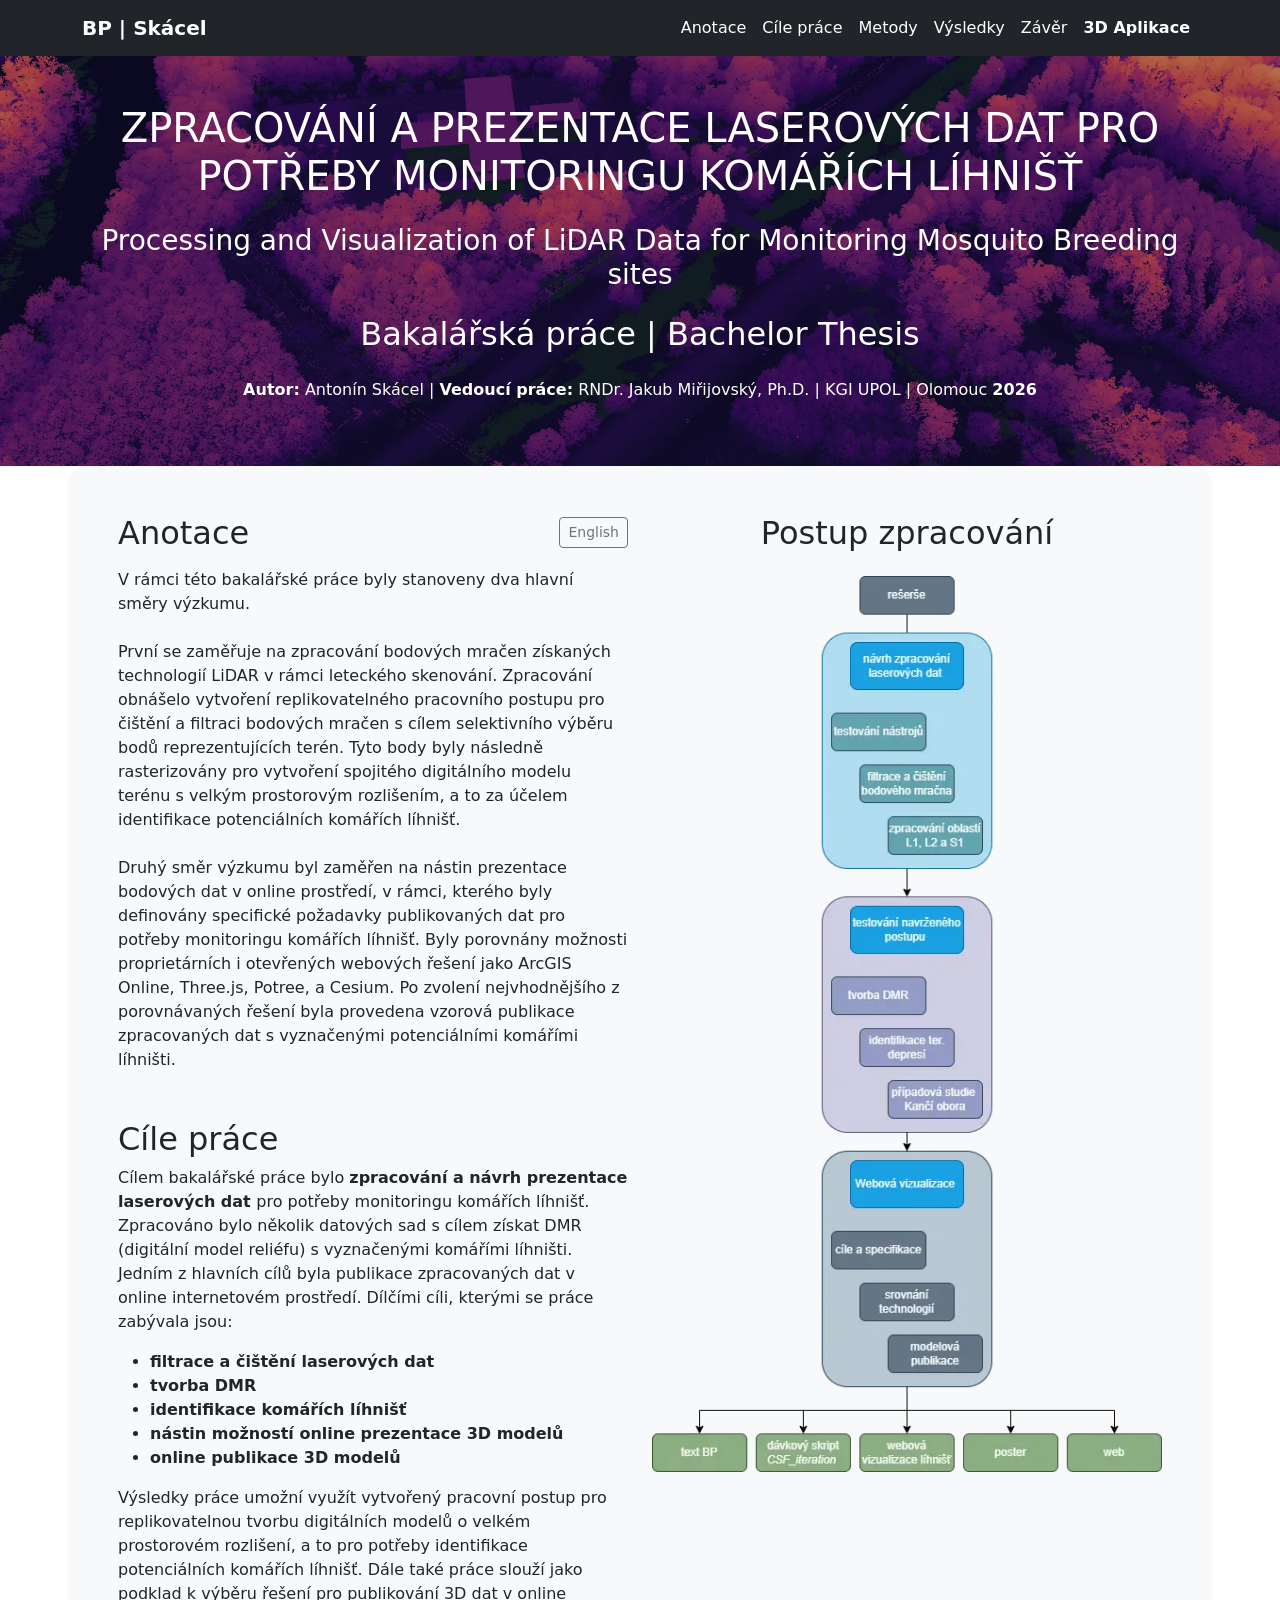
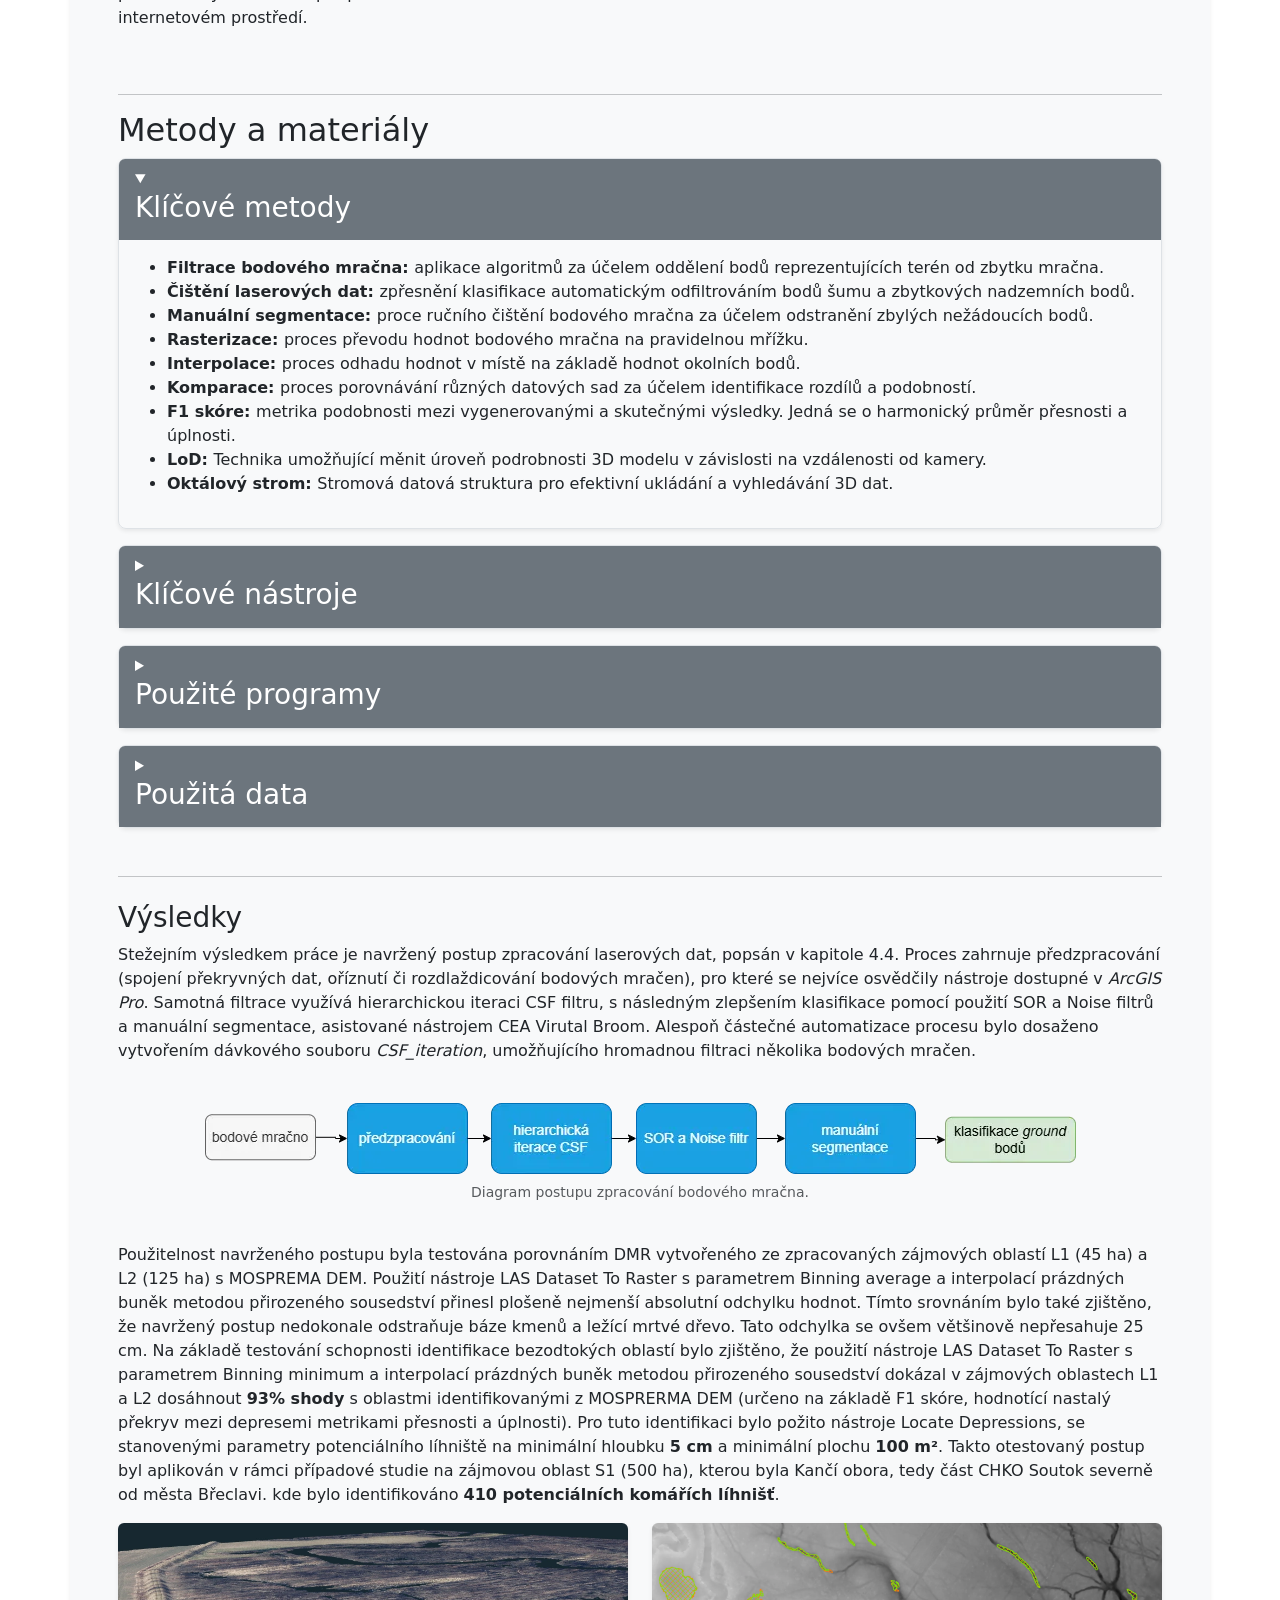
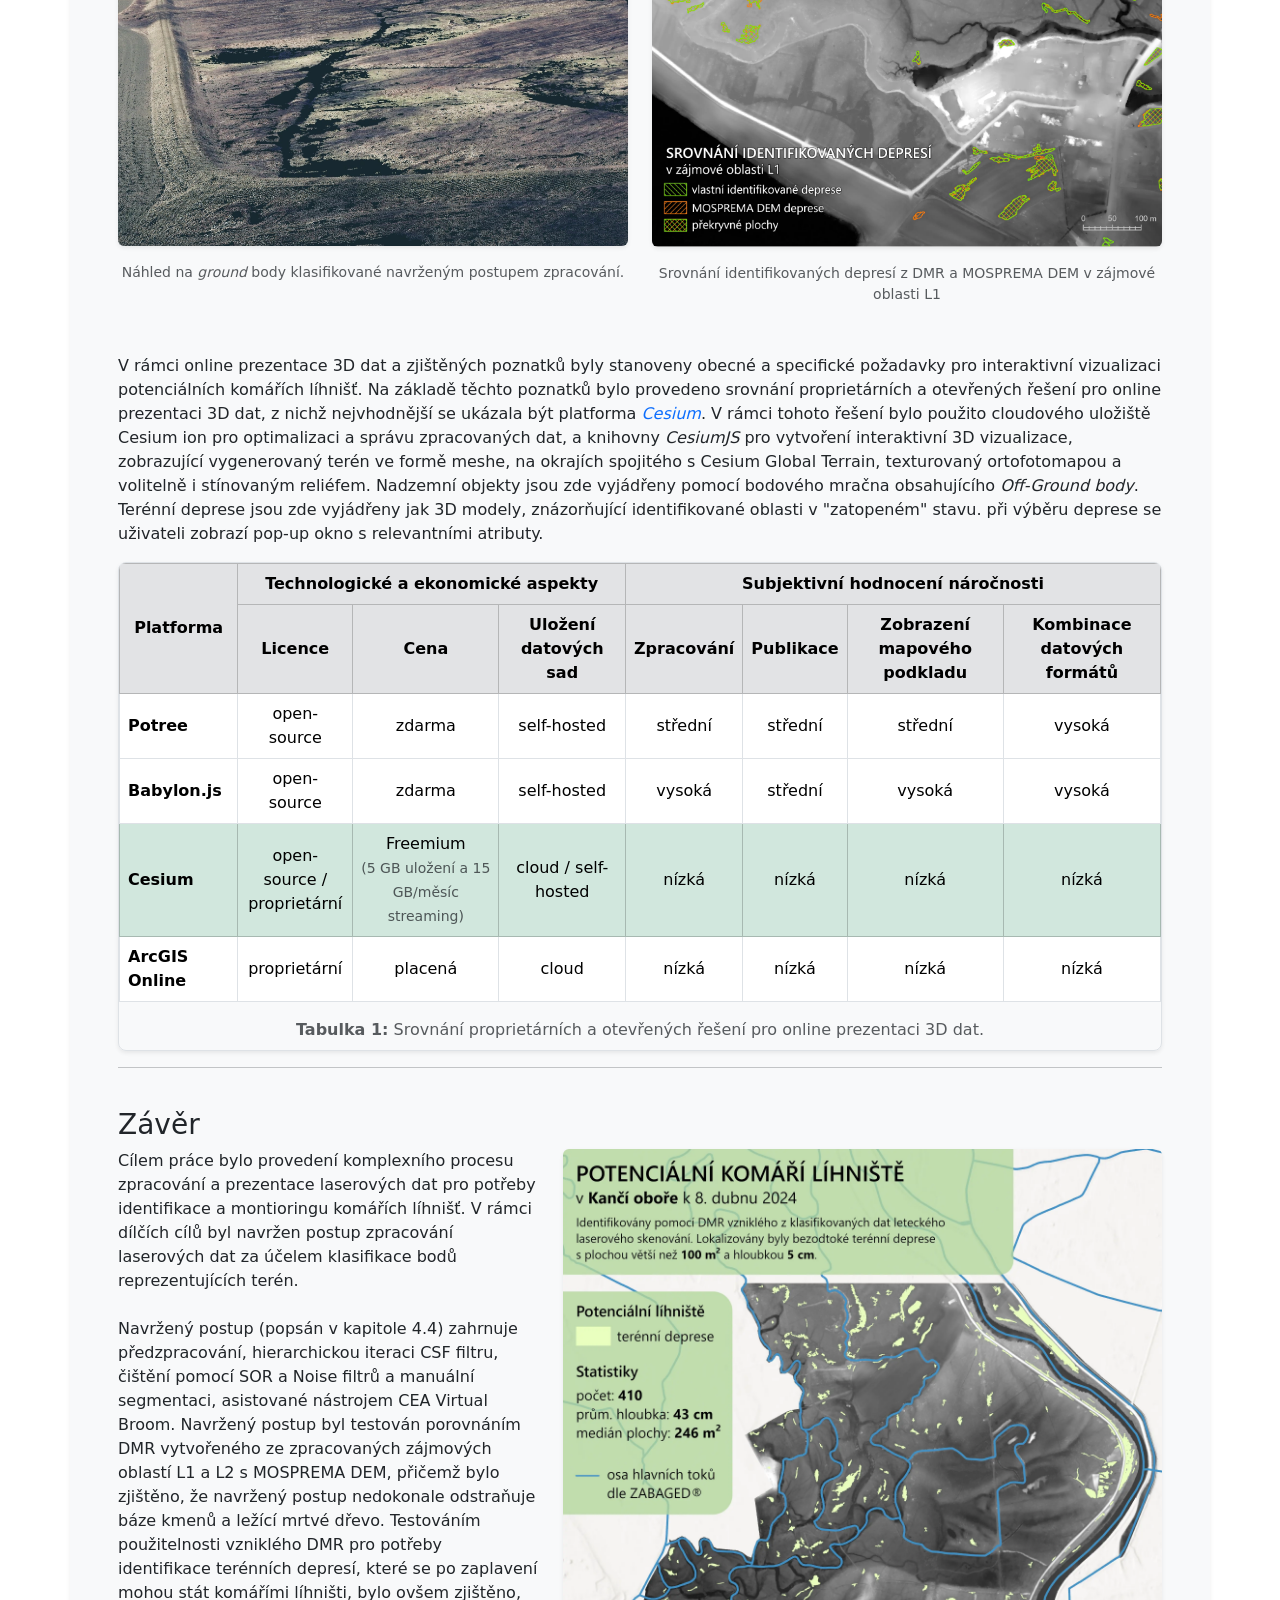
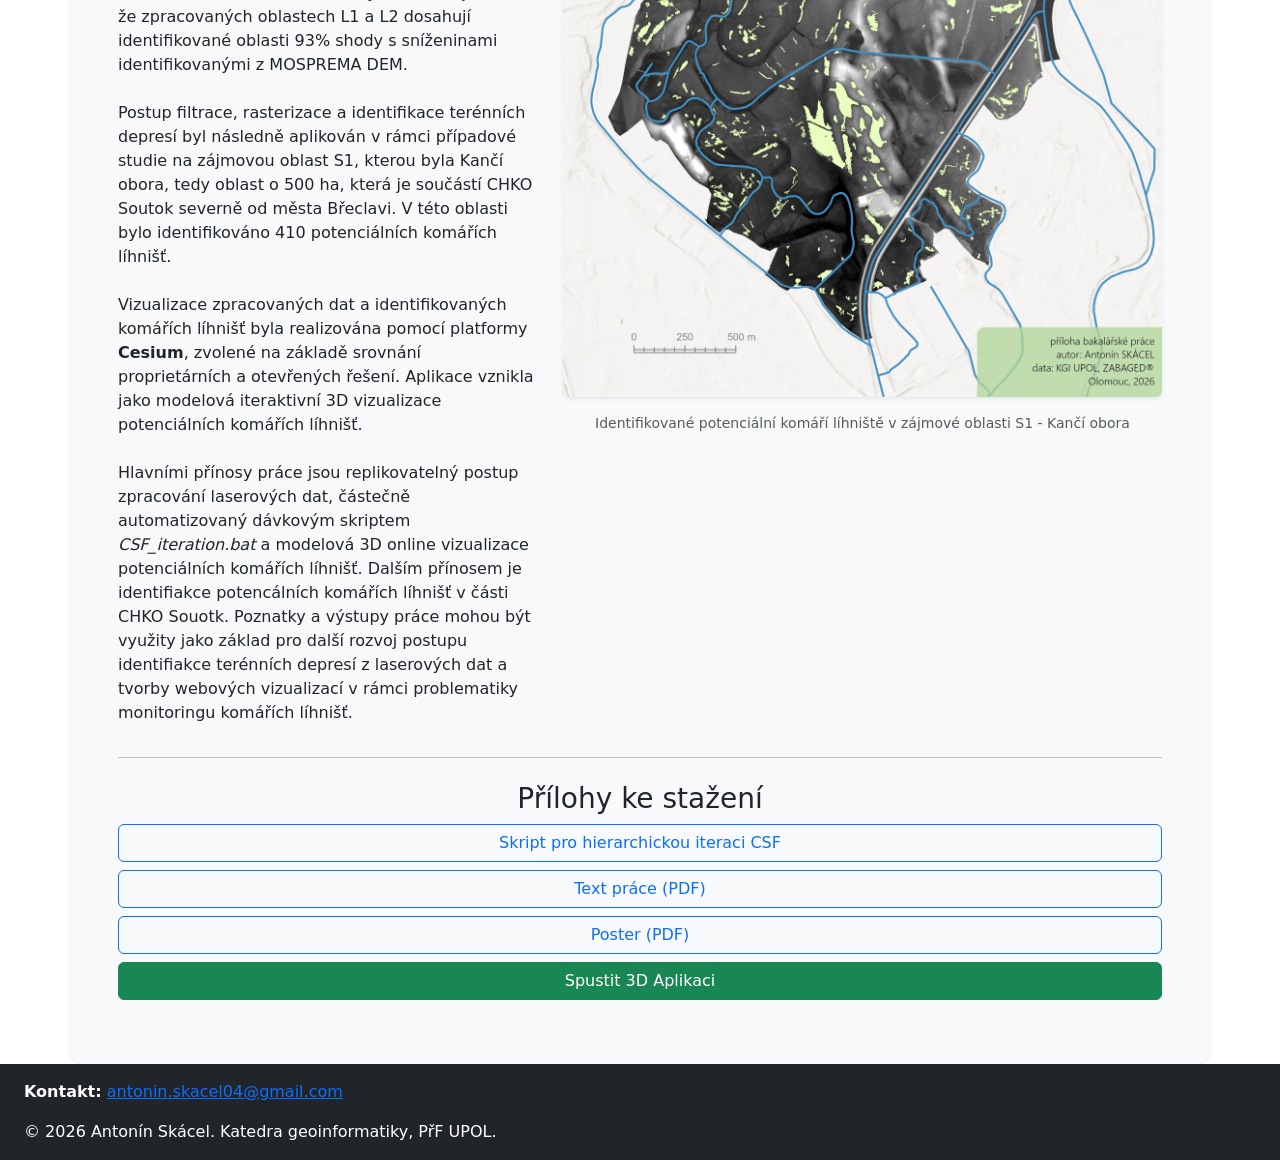
==== index.html @ 8e97bb26 "Add files via upload" ====
<!DOCTYPE html>
<html lang="cs">
<head>
    <meta charset="UTF-8">
    <meta name="description" content="webová stránka bakalářské práce">
    <meta name="author" content="Antonín Skácel">
    <meta name="viewport" content="width=device-width, initial-scale=1.0">
    <title>webová stránka bakalářské práce | Antonín Skácel</title>
    <link href="./css/bootstrap.min.css" rel="stylesheet">
    <link href="./css/styl.css" rel="stylesheet">
</head>
<body>
    <!-- Navigace -->
    <nav class="bg-dark sticky-top py-2">
  <div class="container d-flex flex-wrap align-items-center justify-content-between">
    
    <a class="text-white text-decoration-none fs-5 fw-bold mb-2 mb-md-0" href="#">
      BP | Skácel
    </a>

    <ul class="nav">
      <li class="nav-item"><a class="nav-link text-white px-2" href="#anotace">Anotace</a></li>
      <li class="nav-item"><a class="nav-link text-white px-2" href="#cile">Cíle práce</a></li>
      <li class="nav-item"><a class="nav-link text-white px-2" href="#metody">Metody</a></li>
      <li class="nav-item"><a class="nav-link text-white px-2" href="#vysledky">Výsledky</a></li>
      <li class="nav-item"><a class="nav-link text-white px-2" href="#zaver">Závěr</a></li>
      <li class="nav-item"><a class="nav-link text-white px-2 fw-bold" href="./cesium/cesiumlihniste.html">3D Aplikace</a></li>
    </ul>
    
  </div>
</nav>

    <!--header-->
    <header id="header" class="py-5">
        <div class="container">
            <h1>ZPRACOVÁNÍ A PREZENTACE LASEROVÝCH DAT PRO POTŘEBY MONITORINGU KOMÁŘÍCH LÍHNIŠŤ</h1>
            <h2 class="mt-4 h3">Processing and Visualization of LiDAR Data for Monitoring Mosquito Breeding sites</h2>
            <h2 class="mt-4">Bakalářská práce | Bachelor Thesis</h2>
            <p class="mt-4"><strong>Autor:</strong> Antonín Skácel | <strong>Vedoucí práce:</strong> RNDr. Jakub Miřijovský, Ph.D. | KGI UPOL | Olomouc <strong>2026</strong></p>
        </div>
    </header>

    <!--Hlavní obsah-->
    <main class="container bg-light px-md-5 py-5 rounded-4 shadow-sm">
        <!--anotace a cíle práce-->
        <section class="row mb-5 align-items-start">
            <!--anotace a přepínač jazyků-->
            <div class="col-md-6">

                <div id="anotace" class="mb-5 position-relative">
    
                <input type="checkbox" id="langToggle" class="d-none">

                <div class="d-flex justify-content-between align-items-center mb-3">
                    <h2 class="mb-0">
                        <span class="title-cz">Anotace</span>
                        <span class="title-en">Abstract</span>
                    </h2>
                    
                    <label for="langToggle" class="btn btn-outline-secondary btn-sm lang-btn cursor-pointer"></label>
                </div>

                <div class="text-cz">
                    <p>V rámci této bakalářské práce byly stanoveny dva hlavní směry výzkumu.<br>
                        <br>První se zaměřuje na zpracování bodových mračen získaných technologií LiDAR v rámci leteckého skenování. Zpracování obnášelo vytvoření replikovatelného pracovního postupu pro čištění a filtraci bodových mračen s cílem selektivního výběru bodů reprezentujících terén. Tyto body byly následně rasterizovány pro vytvoření spojitého digitálního modelu terénu s velkým prostorovým rozlišením, a to za účelem identifikace potenciálních komářích líhnišť.
                        <br><br>Druhý směr výzkumu byl zaměřen na nástin prezentace bodových dat v online prostředí, v rámci, kterého byly definovány specifické požadavky publikovaných dat pro potřeby monitoringu komářích líhnišť. Byly porovnány možnosti proprietárních i otevřených webových řešení jako ArcGIS Online, Three.js, Potree, a Cesium. Po zvolení nejvhodnějšího z porovnávaných řešení byla provedena vzorová publikace zpracovaných dat s vyznačenými potenciálními komářími líhništi.
                    </p>
                </div>

                <div class="text-en">
                    <p>This bachelor's thesis identified two main areas of research.<br>
                        <br>The first focuses on the processing of point clouds acquired using LiDAR technology during aerial scanning. The processing involved creating a reproducible workflow for cleaning and filtering point clouds with the aim of selectively choosing points representing the terrain. These points were subsequently rasterized to create a continuous digital terrain model with high spatial resolution, for the purpose of identifying potential mosquito breeding sites.
                        <br><br>The second research direction focused on outlining the presentation of point data in an online environment, within which specific requirements for published data were defined for the needs of monitoring mosquito breeding sites. The capabilities of both proprietary and open-source web solutions, such as ArcGIS Online, Three.js, Potree, and Cesium, were compared. After selecting the most suitable solution from those compared, a sample publication of the processed data was created, highlighting potential mosquito breeding sites.
                    </p>
                </div>

            </div>
                
                <div id="cile" class="mb-6"> <h2>Cíle práce</h2>
                    <p>Cílem bakalářské práce bylo <strong>zpracování a návrh prezentace laserových dat </strong>pro potřeby monitoringu komářích líhnišť. Zpracováno bylo několik datových sad s cílem získat DMR (digitální model reliéfu) s vyznačenými komářími líhništi. Jedním z hlavních cílů byla publikace zpracovaných dat v online internetovém prostředí. Dílčími cíli, kterými se práce zabývala jsou:</p>
                    <ul>
                        <li><strong>filtrace a čištění laserových dat</strong>
                            <!--<p>V rámci tohoto dílčího cíle bylo nutné vytvořit replikovatelný postup zpracování bodových mračen tak, aby výstupem byly pouze body reprezentující povrch. Bylo nutné nutné zvolit 
                                a odůvodnit výběr metod a nástrojů dostupných v proprietárních SW (software) 3Dsurvey, ArcGIS Pro a otevřeném SW CloudCompare.</p>-->
                        </li>
                        <li><strong>tvorba DMR</strong>
                            <!--<p>V rámci tohoto dílčího cíle je třeba z klasifikovaných laserových dat vytvořit digitální model reliéfu (DMR) s vysokým prostorovým rozlišením. Použitá metody tvorby DMR musí být popsána a odůvodněna, její výsledek bude porovnán s poskytnutým MOSPREMA DEM.</p>-->
                        </li>
                        <li><strong>identifikace komářích líhnišť</strong>
                            <!--<p>V rámci tohoto dílčího cíle je třeba identifikovat a vyznačit komáří líhniště na základě zpracovaných laserových dat.</p>-->
                        </li>
                        <li><strong>nástin možností online prezentace 3D modelů</strong>
                            <!--<p>V rámci tohoto dílčího cíle budou stanoveny požadavky na publikování 3D prostorových dat pro potřeby monitoringu komářích líhnišť v online internetovém prostředí. Porovnány budou nejvhodnější proprietární a otevřená řešení zvolená v rámci rešerše.</p>-->
                        </li>
                        <li><strong>online publikace 3D modelů</strong>
                            <!--<p>V rámci tohoto dílčího cíle bude provedena samotná publikace 3D prostorových dat, a to na vybraném řešení a v souladu s požadavky stanovenými v předchozím kroku.</p>-->
                        </li>
                    </ul>
                    <p>Výsledky práce umožní využít vytvořený pracovní postup pro replikovatelnou tvorbu digitálních modelů o velkém prostorovém rozlišení, a to pro potřeby identifikace potenciálních komářích líhnišť. Dále také práce slouží jako podklad k výběru řešení pro publikování 3D dat v online internetovém prostředí.</p>
                </div>
            </div>

            <div class="col-md-6 text-center">
                <h2 class="pb-3">Postup zpracování</h2>
                <img src="./img/flowchart.webp" alt="postup zpracování" class="img-fluid">
            </div>
        </section>
        <hr>
        <!--metody-->
        <section id="metody" class="mb-5">
            <h2>Metody a materiály</h2>
            <details class="mb-3 border rounded-3 shadow-sm" open>
                <summary class="bg-secondary text-white px-3 py-2 rounded-top cursor-pointer"><h3>Klíčové metody</h3></summary>
                <div class="p-3">
                    <ul>
                        <li><b>Filtrace bodového mračna: </b>aplikace algoritmů za účelem oddělení bodů reprezentujících terén od zbytku mračna.</li>
                        <li><b>Čištění laserových dat: </b>zpřesnění klasifikace automatickým odfiltrováním bodů šumu a zbytkových nadzemních bodů.</li>
                        <li><b>Manuální segmentace: </b>proce ručního čištění bodového mračna za účelem odstranění zbylých nežádoucích bodů.</li>
                        <li><b>Rasterizace: </b>proces převodu hodnot bodového mračna na pravidelnou mřížku.</li>
                        <li><b>Interpolace: </b>proces odhadu hodnot v místě na základě hodnot okolních bodů.</li>
                        <li><b>Komparace: </b>proces porovnávání různých datových sad za účelem identifikace rozdílů a podobností.</li>
                        <li><b>F1 skóre: </b>metrika podobnosti mezi vygenerovanými a skutečnými výsledky. Jedná se o harmonický průměr přesnosti a úplnosti.</li>
                        <li><b>LoD: </b>Technika umožňující měnit úroveň podrobnosti 3D modelu v závislosti na vzdálenosti od kamery.</li>
                        <li><b>Oktálový strom: </b>Stromová datová struktura pro efektivní ukládání a vyhledávání 3D dat.</li>
                    </ul>
                </div>
            </details>

            <details class="mb-3 border rounded-3 shadow-sm">
                <summary class="bg-secondary text-white px-3 py-2 rounded-top cursor-pointer"><h3>Klíčové nástroje</h3></summary>
                <div class="p-3">
                    <ul>
                        <li><b>Filtrace laserových dat: </b>Cloth Simulation Filter (CSF) v SW <em>CloudCompare</em> a poloautomatická klasifikace bodového mračna v SW <em>3DSurvey</em></li>
                        <li><b>Čištění laserových dat: </b>SOR a Noise filtry, CEA Virtual Broom v SW <em>CloudCompare</em> a nástroje pro manuální segmentaci bodového mračna v SW <em>3DSurvey</em></li>
                        <li><b>Tvorba DMR: </b>nástroj LAS Dataset To Raster v SW <em>ArcGIS Pro</em></li>
                        <li><b>Identifikace potenciálních komářích líhnišť: </b>Locate Depressions v SW <em>ArcGIS Pro</em></li>
                        <li><b>Online prezentace 3D modelů: </b> platforma <em>Cesium</em> a WebGL <em>Potree</em></li>
                    </ul>
                </div>
            </details>
            <details class="mb-3 border rounded-3 shadow-sm">
                <summary class="bg-secondary text-white px-3 py-2 rounded-top cursor-pointer"><h3>Použité programy</h3></summary>
                <div class="p-3">
                    <ul>
                        <li><b>CloudComapre: </b>Zpracování laserových dat</li>
                        <li><b>3DSurvey: </b>Zpracování laserových dat</li>
                        <li><b>ArcGIS Pro: </b>Tvorba DMR, identifikace terénních depresí a vizualizace</li>
                        <li><b>Cesium ion: </b>Optimalizace, uložení a prezentace dat</li>
                        <li><b>CesiumJS: </b>Vizualizace 3D modelů v online prostředí</li>
                        <li><b>Potree: </b>Vizualizace masivního bodového mračna</li>
                        <li><b>PotreeConverter: </b> Optimalizace masivního bodového mračna</li>
                    </ul>
                </div>
            </details>
            <details class="mb-3 border rounded-3 shadow-sm">
                <summary class="bg-secondary text-white px-3 py-2 rounded-top cursor-pointer"><h3>Použitá data</h3></summary>
                <div class="p-3">
                    <ul>
                        <li><b>MOSPREMA LiDAR: </b>výsledky leteckého skenování CHKO Litovelské Pomoraví ve formátu LAZ. Použita pro testování postupu zpracování zájmových oblasti L1 a L2.</li>
                        <li><b>Soutok LiDAR: </b>výsledky leteckého skenování části CHKO Soutok ve formátu LAZ. Použita pro testování hromadného zpracování zájmové oblasti S1 v rámci případové studie části CHKO Soutok - Kančí obory.</li>
                        <li><b>MOSPREMA DEM: </b>digitální model terénu vzniklý z MOSPREMA LiDAR dat. Použit ke komparaci s vytvořeným DMR.</li>
                        <li><b>ArcČR: </b>vektorová databáze obsahující administrativní datové vrstvy. V rámci práce využita pro tvorbu mapových vizualizací.</li>
                        <li><b>HY_P: </b>vektorová databáze z INSPIRE tématu VODSTVO, použitá pro filtraci identifikovaných bezodtokých oblastí.</li>
                        <li><b>VZCHU: </b>vektorová vrstva velkopločných zvláštně chráněných území, poskytovaná AOPK ČR.</li>
                        <li><b>Klad listů SM5: </b>vektorová síť mřížka listů Státní mapy 1 : 5 000. Použita pro rozčlenění zájmové oblasti S1</li>
                    </ul>
                </div>
            </details>
        </section>
        <hr>
        <section>
            <h2 id="vysledky" class=" h3 mt-4">Výsledky</h2>
            <p>Stežejním výsledkem práce je navržený postup zpracování laserových dat, popsán v kapitole 4.4. Proces zahrnuje předzpracování (spojení překryvných dat, oříznutí či rozdlaždicování bodových mračen), pro které se nejvíce osvědčily nástroje dostupné v <em>ArcGIS Pro</em>.
            Samotná filtrace využívá hierarchickou iteraci CSF filtru, s následným zlepšením klasifikace pomocí použití SOR a Noise filtrů a manuální segmentace, asistované nástrojem CEA Virutal Broom.
            Alespoň částečné automatizace procesu bylo dosaženo vytvořením dávkového souboru <em>CSF_iteration</em>, umožňujícího hromadnou filtraci několika bodových mračen.<br>
            <br></p> 
            
            <figure class="figure text-center d-block">
             <img src="./img/zpracovani_mracna.webp" alt="zpracování mračna" class="figure-img img-fluid d-block mx-auto">
             <figcaption class="figure-caption text-center">Diagram postupu zpracování bodového mračna.</figcaption>
            </figure>
            <p><br>Použitelnost navrženého postupu byla testována porovnáním DMR vytvořeného ze zpracovaných zájmových oblastí L1 (45 ha) a L2 (125 ha) s MOSPREMA DEM. Použití nástroje LAS Dataset To Raster s parametrem Binning average a interpolací prázdných buněk metodou přirozeného sousedství přinesl plošeně nejmenší absolutní odchylku hodnot. Tímto srovnáním bylo také zjištěno, že navržený postup nedokonale odstraňuje báze kmenů a ležící mrtvé dřevo. Tato odchylka se ovšem většinově nepřesahuje 25 cm.
            Na základě testování schopnosti identifikace bezodtokých oblastí bylo zjištěno, že použití nástroje LAS Dataset To Raster s parametrem Binning minimum a interpolací prázdných buněk metodou přirozeného sousedství dokázal v zájmových oblastech L1 a L2 dosáhnout <strong>93% shody</strong> s oblastmi identifikovanými z MOSPRERMA DEM (určeno na základě F1 skóre, hodnotící nastalý překryv mezi depresemi metrikami přesnosti a úplnosti). Pro tuto identifikaci bylo požito nástroje Locate Depressions, se stanovenými parametry potenciálního líhniště na minimální hloubku <strong>5 cm</strong> a minimální plochu <strong>100 m²</strong>.
            Takto otestovaný postup byl aplikován v rámci případové studie na zájmovou oblast S1 (500 ha), kterou byla Kančí obora, tedy část CHKO Soutok severně od města Břeclavi. kde bylo identifikováno <strong>410 potenciálních komářích líhnišť</strong>.</p>

                <div class="row g-4 mb-5">
                    
                    <div class="col-md-6">
                        <figure class="figure mb-0">
                            <img src="./img/Ground_Points_closeup.webp" class="figure-img img-fluid rounded shadow-sm" alt="Srovanni depresi L1">
                            <figcaption class="figure-caption text-center mt-2">
                                Náhled na <em>ground</em> body klasifikované navrženým postupem zpracování.
                            </figcaption>
                        </figure>
                    </div>

                    <div class="col-md-6">
                        <figure class="figure mb-0">
                            <img src="./img/L1Deprese_label.webp" class="figure-img img-fluid rounded shadow-sm" alt="Srovanni depresi L1">
                            <figcaption class="figure-caption text-center mt-2">
                                Srovnání identifikovaných depresí z DMR a MOSPREMA DEM v zájmové oblasti L1
                            </figcaption>
                        </figure>
                    </div>
                </div>
            <p>V rámci online prezentace 3D dat a zjištěných poznatků byly stanoveny obecné a specifické požadavky pro interaktivní vizualizaci potenciálních komářích líhnišť. Na základě těchto poznatků bylo provedeno srovnání proprietárních a otevřených řešení pro online prezentaci 3D dat, z nichž nejvhodnější se ukázala být platforma <a href="https://cesium.com" class="text-decoration-none"><em>Cesium</em></a>. V rámci tohoto řešení bylo použito cloudového uložiště Cesium ion pro optimalizaci a správu zpracovaných dat, a knihovny <em>CesiumJS</em> pro vytvoření interaktivní 3D vizualizace, zobrazující vygenerovaný terén ve formě meshe, na okrajích spojitého s Cesium Global Terrain, texturovaný ortofotomapou a volitelně i stínovaným reliéfem. Nadzemní objekty jsou zde vyjádřeny pomocí bodového mračna obsahujícího <em>Off-Ground body</em>. Terénní deprese jsou zde vyjádřeny jak 3D modely, znázorňující identifikované oblasti v "zatopeném" stavu. při výběru deprese se uživateli zobrazí pop-up okno s relevantními atributy.</p>

                <div class="table-responsive shadow-sm rounded-3 border mb-2">
                    <table class="table table-hover table-bordered align-middle text-center mb-0">
                        <caption class="table-caption text-center mb-0 mt-2">
                            <strong>Tabulka 1:</strong> Srovnání proprietárních a otevřených řešení pro online prezentaci 3D dat.
                        </caption>
                        <thead class="table-secondary">
                            <tr>
                                <th rowspan="2" class="align-middle">Platforma</th>
                                <th colspan="3">Technologické a ekonomické aspekty</th>
                                <th colspan="4">Subjektivní hodnocení náročnosti</th>
                            </tr>
                            <tr>
                                <th class="align-middle">Licence</th>
                                <th class="align-middle">Cena</th>
                                <th class="align-middle">Uložení datových sad</th>
                                <th class="align-middle">Zpracování</th>
                                <th class="align-middle">Publikace</th>
                                <th class="align-middle">Zobrazení mapového podkladu</th>
                                <th class="align-middle">Kombinace datových formátů</th>
                            </tr>
                        </thead>
                        
                        <tbody>
                            <tr>
                                <th scope="row" class="text-start">Potree</th>
                                <td>open-source</td>
                                <td>zdarma</td>
                                <td>self-hosted</td>
                                <td>střední</td>
                                <td>střední</td>
                                <td>střední</td>
                                <td>vysoká</td>
                            </tr>
                            
                            <tr>
                                <th scope="row" class="text-start">Babylon.js</th>
                                <td>open-source</td>
                                <td>zdarma</td>
                                <td>self-hosted</td>
                                <td>vysoká</td>
                                <td>střední</td>
                                <td>vysoká</td>
                                <td>vysoká</td>
                            </tr>
                            
                            <tr class="table-success">
                                <th scope="row" class="text-start">Cesium</th>
                                <td>open-source /<br>proprietární</td>
                                <td>Freemium<br><small class="text-muted">(5 GB uložení a 15 GB/měsíc streaming)</small></td>
                                <td>cloud / self-hosted</td>
                                <td>nízká</td>
                                <td>nízká</td>
                                <td>nízká</td>
                                <td>nízká</td>
                            </tr>
                            
                            <tr>
                                <th scope="row" class="text-start">ArcGIS Online</th>
                                <td>proprietární</td>
                                <td>placená</td>
                                <td>cloud</td>
                                <td>nízká</td>
                                <td>nízká</td>
                                <td>nízká</td>
                                <td>nízká</td>
                            </tr>
                        </tbody>
                    </table>
                </div>
        </section>
        <hr>
        <section>
            <div class="row">
                <h2 id="zaver" class=" h3 mt-4">Závěr</h2>
                <div class="col-md-5">
                    <p>Cílem práce bylo provedení komplexního procesu zpracování a prezentace laserových dat pro potřeby identifikace a montioringu komářích líhnišť. V rámci dílčích cílů byl navržen postup zpracování laserových dat za účelem klasifikace bodů reprezentujících terén.
                        <br><br>Navržený postup (popsán v kapitole 4.4) zahrnuje předzpracování, hierarchickou iteraci CSF filtru, čištění pomocí SOR a Noise filtrů a manuální segmentaci, asistované nástrojem CEA Virtual Broom. Navržený postup byl testován porovnáním DMR vytvořeného ze zpracovaných zájmových oblastí L1 a L2 s MOSPREMA DEM, přičemž bylo zjištěno, že navržený postup nedokonale odstraňuje báze kmenů a ležící mrtvé dřevo. Testováním použitelnosti vzniklého DMR pro potřeby identifikace terénních depresí, které se po zaplavení mohou stát komářími líhništi, bylo ovšem zjištěno, že zpracovaných oblastech L1 a L2 dosahují identifikované oblasti 93% shody s sníženinami identifikovanými z MOSPREMA DEM.<br><br>
                        Postup filtrace, rasterizace a identifikace terénních depresí byl následně aplikován v rámci případové studie na zájmovou oblast S1, kterou byla Kančí obora, tedy oblast o 500 ha, která je součástí CHKO Soutok severně od města Břeclavi. V této oblasti bylo identifikováno 410 potenciálních komářích líhnišť.<br><br>
                        Vizualizace zpracovaných dat a identifikovaných komářích líhnišť byla realizována pomocí platformy <strong>Cesium</strong>, zvolené na základě srovnání proprietárních a otevřených řešení. Aplikace vznikla jako modelová iteraktivní 3D vizualizace potenciálních komářích líhnišť.  
                        <br><br>Hlavními přínosy práce jsou replikovatelný postup zpracování laserových dat, částečně automatizovaný dávkovým skriptem <em>CSF_iteration.bat</em> a modelová 3D online vizualizace potenciálních komářích líhnišť. Dalším přínosem je identifiakce potencálních komářích líhnišť v části CHKO Souotk. Poznatky a výstupy práce mohou být využity jako základ pro další rozvoj postupu identifiakce terénních depresí z laserových dat a tvorby webových vizualizací v rámci problematiky monitoringu komářích líhnišť.
                </div>
                <div class="col-md-7">
                    <figure class="figure mb-0">
                        <img src="./img/Obora_Viz.webp" class="figure-img img-fluid rounded shadow-sm w-100" alt="Deprese obora">
                        <figcaption class="figure-caption text-center mt-2">
                            Identifikované potenciální komáří líhniště v zájmové oblasti S1 - Kančí obora
                        </figcaption>
                    </figure>
                </div>
            </div>
        </section>
        <hr>
        <section>
            <div class="bg-light rounded">
                <h2 class="h3 mt-4 text-center">Přílohy ke stažení</h2>
                <ul class="list-unstyled">
                    <li><a href="./docs/CSF_iteration.rar" class="btn btn-outline-primary mb-2 w-100">Skript pro hierarchickou iteraci CSF</a></li>
                    <li><a href="./docs/BC_SKACEL_15_04.docx" class="btn btn-outline-primary mb-2 w-100">Text práce (PDF)</a></li>
                    <li><a href="./docs/skacel.pdf" class="btn btn-outline-primary mb-2 w-100">Poster (PDF)</a></li>
                    <li><a href="./cesium/cesiumlihniste.html" class="btn btn-success w-100">Spustit 3D Aplikaci</a></li>
                </ul>
            </div>
        </section>

    </main>

    <footer class="bg-dark text-white text-left py-3 px-4">
        <p><strong>Kontakt:</strong> <a href="mailto:antonin.skacel04@gmail.com">antonin.skacel04@gmail.com</a></p>
        <p class="mb-0">&copy; 2026 Antonín Skácel. Katedra geoinformatiky, PřF UPOL.</p>
    </footer>

</body>
</html>
---- css/styl.css ----
/* ˇ^ˇ^˘^  TLAČÍTKO PRO PŘEPÍNÁNÍ JAZYKA ˇ^ˇ^˘^ */
/* -VÝCHOZÍ STAV- */
.text-en,.title-en {
    display: none;
}

/* Výchozí text na tlačítku */
.lang-btn::after {
    content: "English";
}



/* -STAV PO KLIKNUTÍ (Zaškrtnutý checkbox)- */

#langToggle:checked ~ .text-cz {display: none;}
#langToggle:checked ~ div .title-cz {display: none;}

#langToggle:checked ~ .text-en {display: block;}
#langToggle:checked ~ div .title-en {display: block;}

#langToggle:checked ~ div .lang-btn::after {
    content: "Čeština";
}

/* ˇ^ˇ^˘^  POZADÍ HEADERU ˇ^ˇ^˘^ */
#header {
    background-image: url('../img/Heightmap.webp');
    background-size: cover;
    background-position: center;
    background-repeat: no-repeat;

    color: white;
    text-align: center;
    padding: 80px 20px;

    position: relative;
}

#header::before {
    content: "";
    position: absolute;
    top: 0;
    left: 0;
    width: 100%;
    height: 100%;
    background: rgba(0, 0, 0, 0.3); /* Tmavý filtr */
}

#header h1, #header h2, #header p {
    position: relative;
    z-index: 1; /* Posune text nad ten tmavý filtr */
}
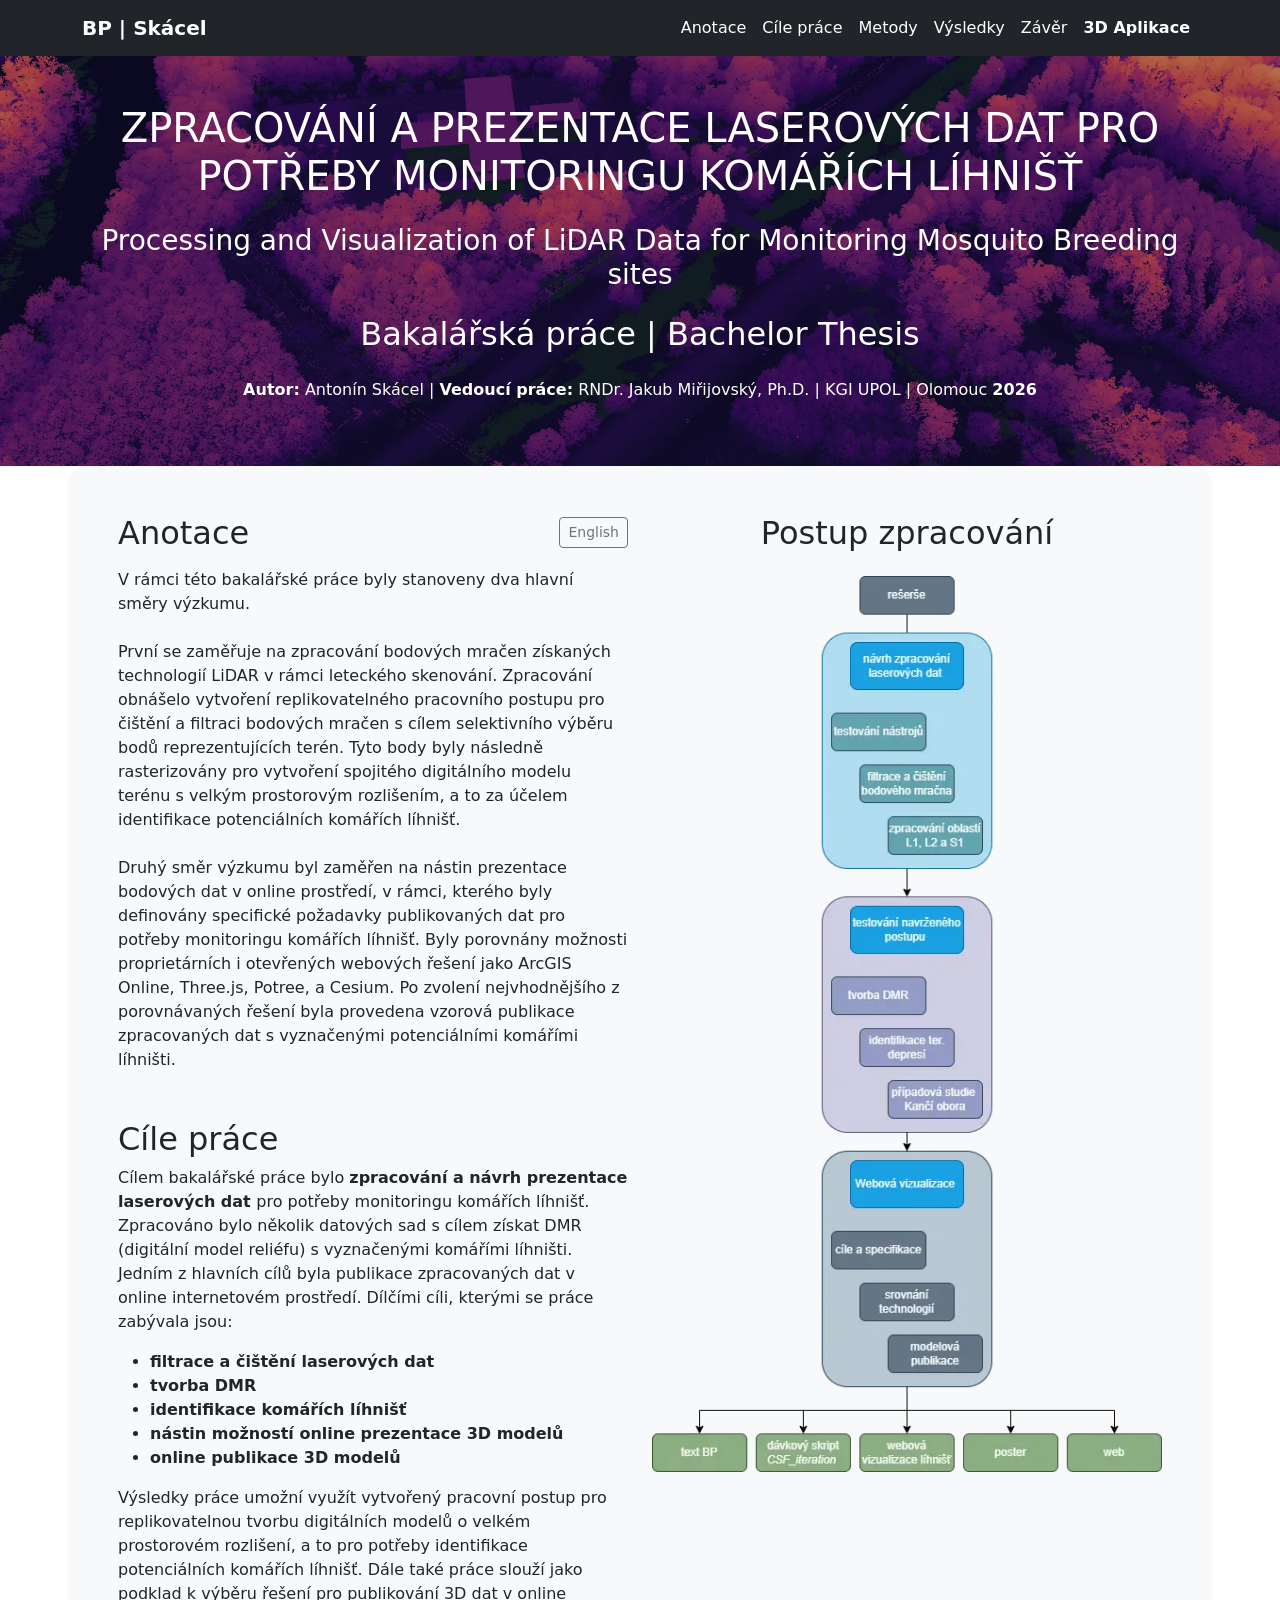
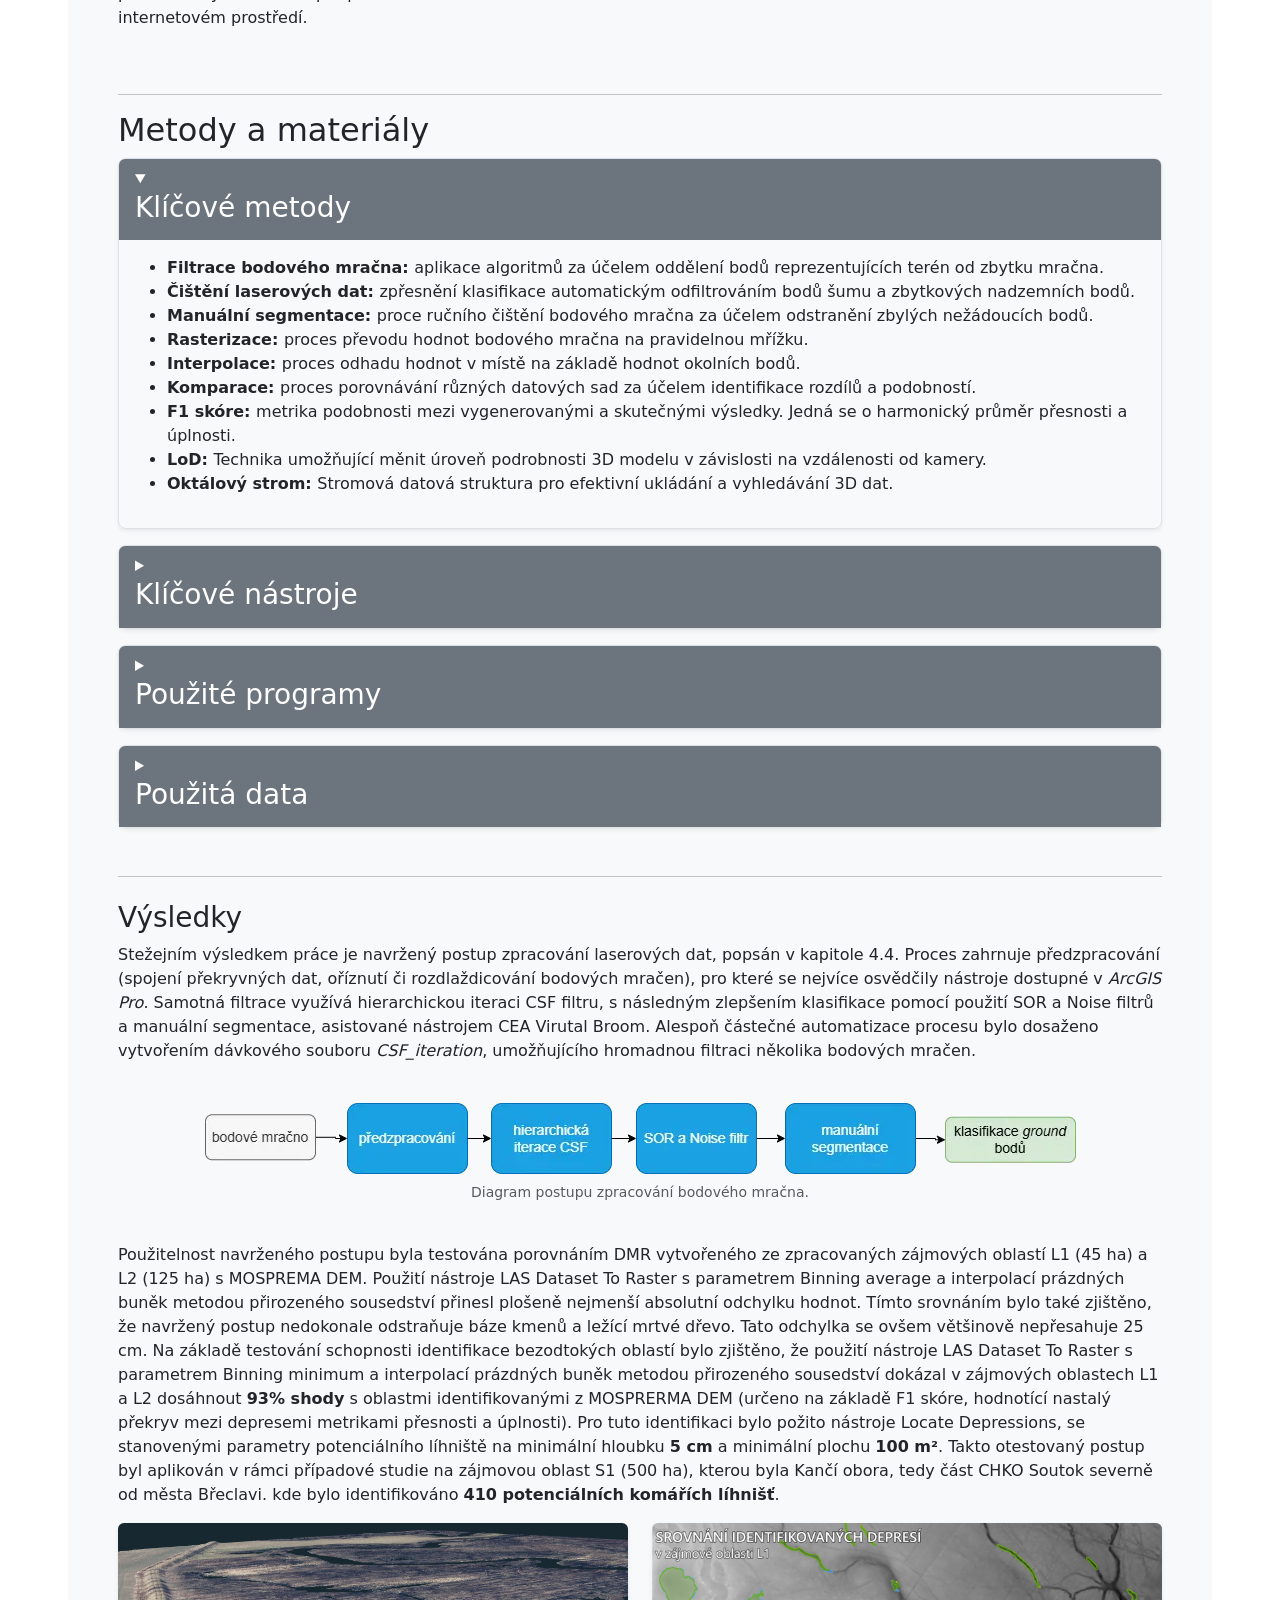
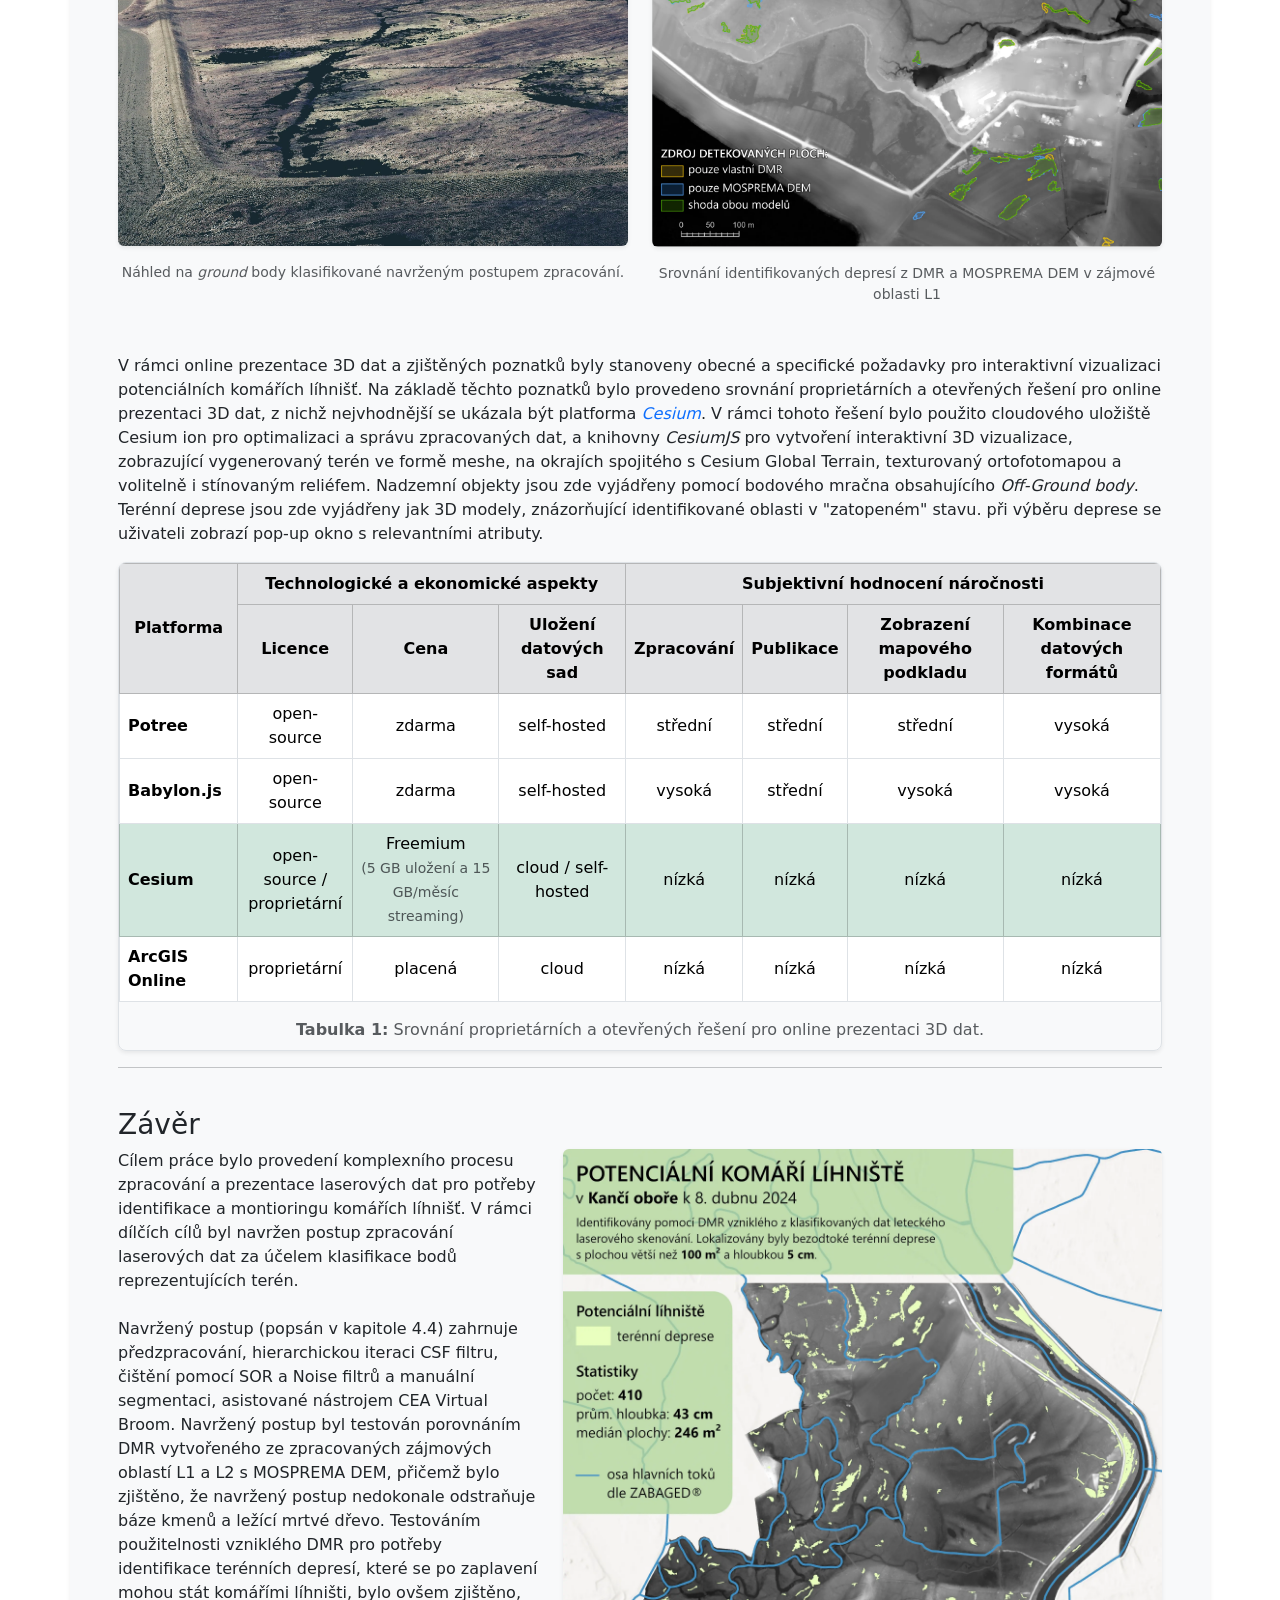
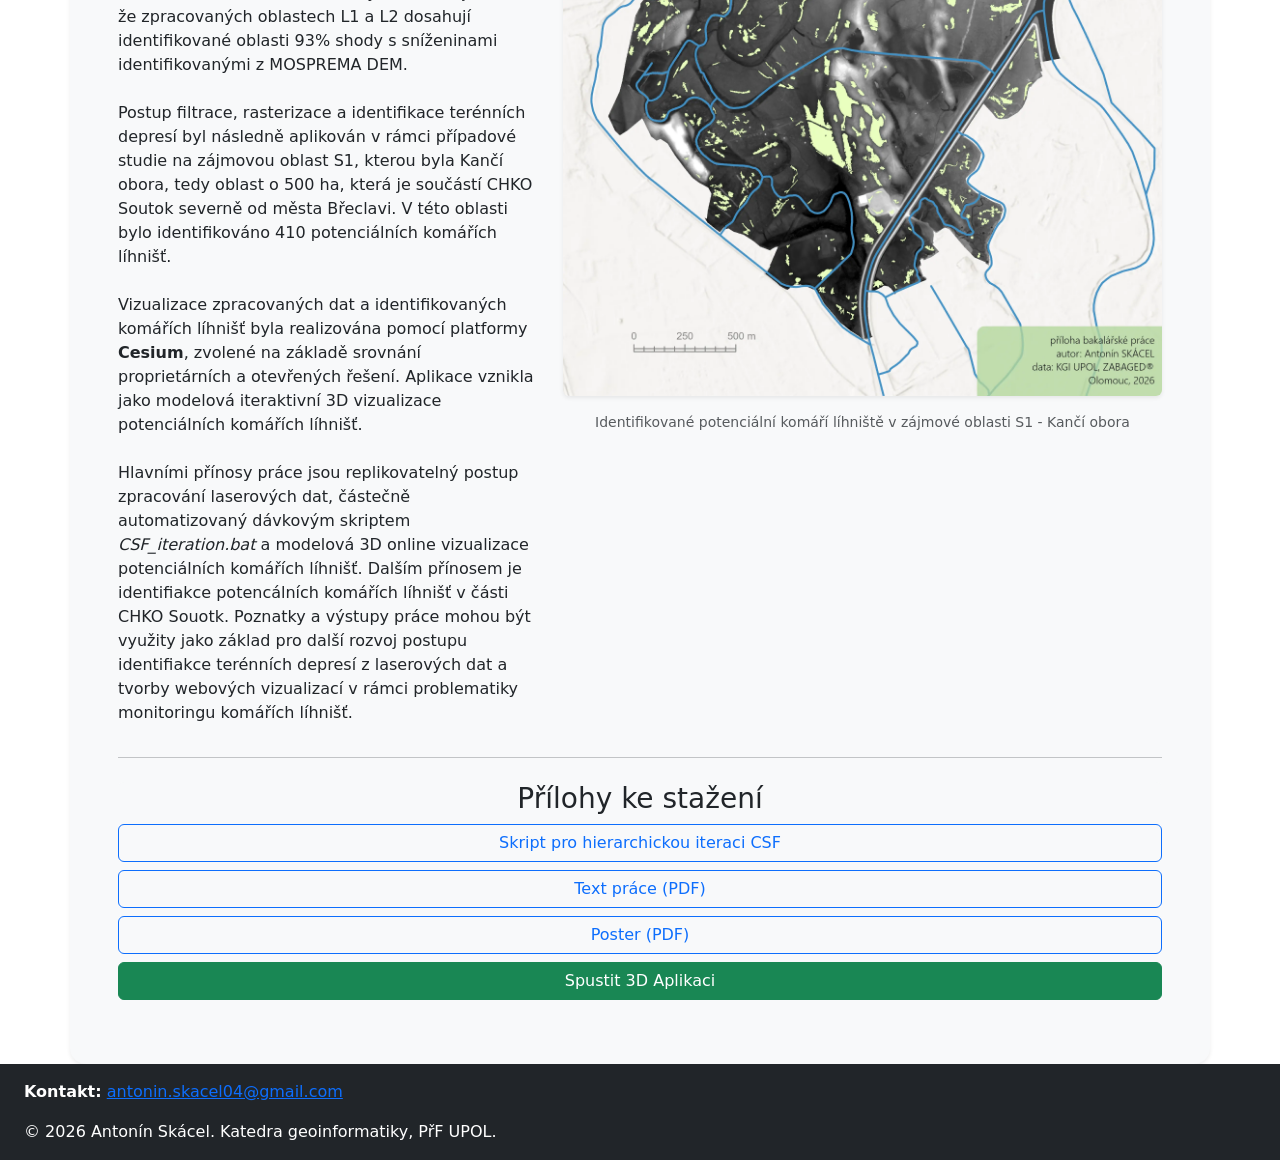
==== commit ac79493a: "Add files via upload" ====
--- a/index.html
+++ b/index.html
@@ -302,7 +302,7 @@
                 <h2 class="h3 mt-4 text-center">Přílohy ke stažení</h2>
                 <ul class="list-unstyled">
                     <li><a href="./docs/CSF_iteration.rar" class="btn btn-outline-primary mb-2 w-100">Skript pro hierarchickou iteraci CSF</a></li>
-                    <li><a href="./docs/BC_SKACEL_15_04.docx" class="btn btn-outline-primary mb-2 w-100">Text práce (PDF)</a></li>
+                    <li><a href="./docs/BC_SKACEL.docx" class="btn btn-outline-primary mb-2 w-100">Text práce (PDF)</a></li>
                     <li><a href="./docs/skacel.pdf" class="btn btn-outline-primary mb-2 w-100">Poster (PDF)</a></li>
                     <li><a href="./cesium/cesiumlihniste.html" class="btn btn-success w-100">Spustit 3D Aplikaci</a></li>
                 </ul>
